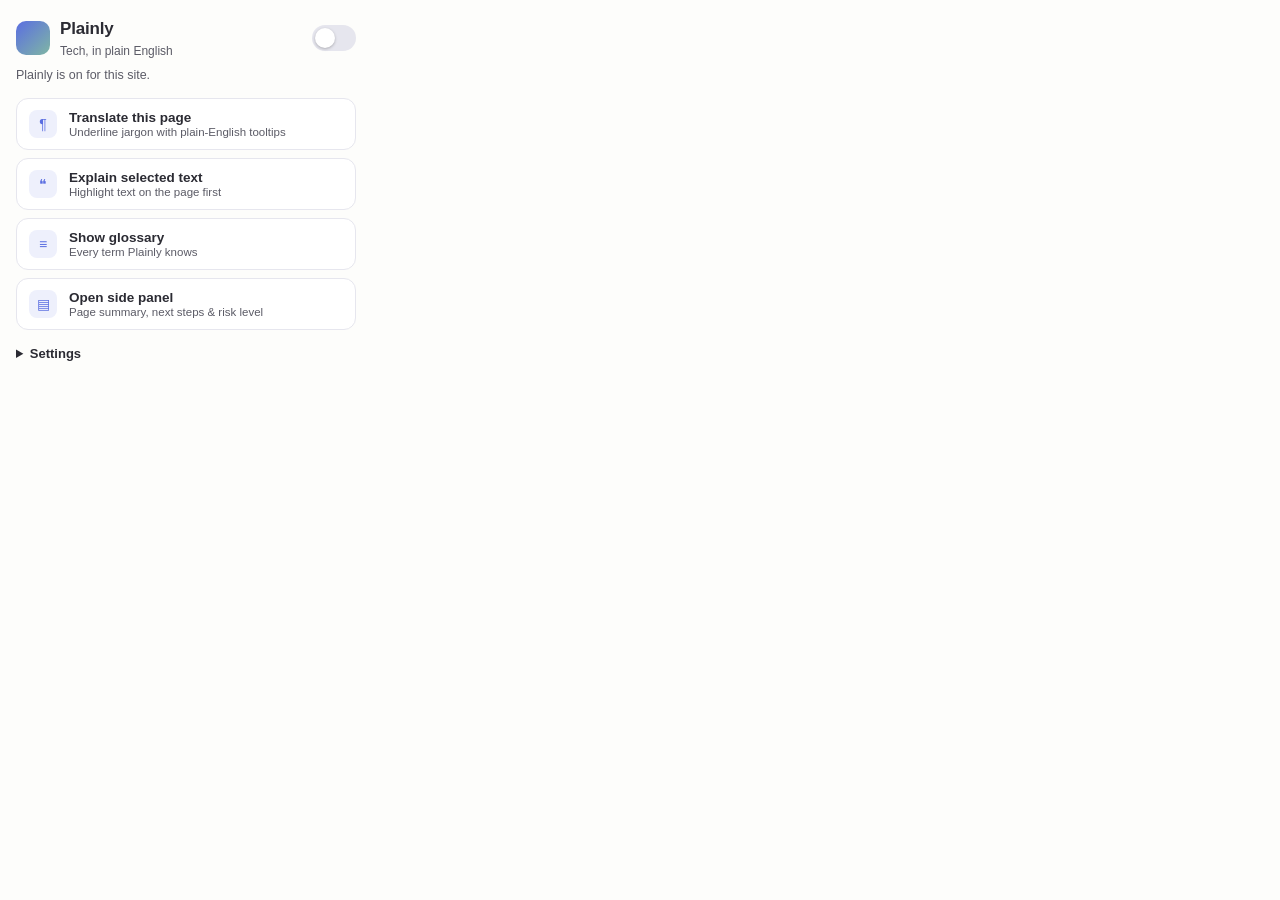
==== popup.html @ d0d44d23 "Plainly MVP: plain-English translation layer for technical websites Complete Chrome Extension (Manif" ====
<!DOCTYPE html>
<html lang="en">
<head>
  <meta charset="UTF-8" />
  <meta name="viewport" content="width=device-width, initial-scale=1.0" />
  <title>Plainly</title>
  <link rel="stylesheet" href="styles.css" />
</head>

<!-- The body class scopes popup styles inside the shared stylesheet -->
<body class="plainly-popup">

  <!-- ============ HEADER: identity + master switch ============ -->
  <header class="popup-header">
    <div class="popup-brand">
      <span class="popup-logo" aria-hidden="true"></span>
      <div>
        <h1 class="popup-title">Plainly</h1>
        <p class="popup-subtitle">Tech, in plain English</p>
      </div>
    </div>

    <!-- Master ON/OFF toggle -->
    <label class="switch" for="toggle-enabled">
      <span class="visually-hidden">Plainly on or off</span>
      <input type="checkbox" id="toggle-enabled" role="switch" />
      <span class="switch-track" aria-hidden="true"></span>
    </label>
  </header>

  <!-- Status line gives quiet feedback after actions -->
  <p id="status-line" class="popup-status" role="status">Plainly is on for this site.</p>

  <!-- ============ PRIMARY ACTIONS ============ -->
  <nav class="popup-actions" aria-label="Plainly actions">
    <button id="btn-translate-page" class="action-btn">
      <span class="action-icon" aria-hidden="true">¶</span>
      <span class="action-text">
        <span class="action-label">Translate this page</span>
        <span class="action-hint">Underline jargon with plain-English tooltips</span>
      </span>
    </button>

    <button id="btn-explain-selection" class="action-btn">
      <span class="action-icon" aria-hidden="true">❝</span>
      <span class="action-text">
        <span class="action-label">Explain selected text</span>
        <span class="action-hint">Highlight text on the page first</span>
      </span>
    </button>

    <button id="btn-glossary" class="action-btn">
      <span class="action-icon" aria-hidden="true">≡</span>
      <span class="action-text">
        <span class="action-label">Show glossary</span>
        <span class="action-hint">Every term Plainly knows</span>
      </span>
    </button>

    <button id="btn-side-panel" class="action-btn">
      <span class="action-icon" aria-hidden="true">▤</span>
      <span class="action-text">
        <span class="action-label">Open side panel</span>
        <span class="action-hint">Page summary, next steps &amp; risk level</span>
      </span>
    </button>
  </nav>

  <!-- ============ GLOSSARY (collapsible, filled by popup.js) ============ -->
  <section id="glossary-section" class="popup-section" hidden>
    <h2 class="section-heading">Glossary</h2>
    <input
      type="search"
      id="glossary-search"
      class="glossary-search"
      placeholder="Search a term…"
      aria-label="Search glossary terms"
    />
    <ul id="glossary-list" class="glossary-list"></ul>
  </section>

  <!-- ============ SETTINGS (collapsible) ============ -->
  <details class="popup-settings">
    <summary class="section-heading">Settings</summary>

    <div class="setting-row">
      <label for="mode-select" class="setting-label">Explanation style</label>
      <select id="mode-select" class="setting-select">
        <option value="beginner">Beginner — plainest possible</option>
        <option value="business">Business owner — outcomes &amp; impact</option>
        <option value="creator">Creator — publishing focus</option>
        <option value="adhd">ADHD — short, clear chunks</option>
        <option value="devlite">Developer lite — keep some terms</option>
      </select>
    </div>

    <div class="setting-row setting-row-inline">
      <label for="toggle-replace" class="setting-label">
        Replace jargon inline
        <span class="setting-hint">Rewrites terms in place instead of underlining</span>
      </label>
      <input type="checkbox" id="toggle-replace" />
    </div>

    <!-- Required privacy statement -->
    <p class="privacy-note">
      <strong>Your privacy:</strong> We only translate text you interact with.
      We do not sell browsing data. Translation happens locally in your
      browser using Plainly's built-in glossary.
    </p>
  </details>

  <script src="services/storageService.js"></script>
  <script src="services/glossaryService.js"></script>
  <script src="popup.js"></script>
</body>
</html>
---- styles.css ----
/* ======================================================================
   Plainly — styles.css
   ----------------------------------------------------------------------
   One stylesheet, three contexts:

     1. CONTENT STYLES  (.plainly-term, #plainly-tooltip)
        Injected into web pages. Every selector is prefixed with
        "plainly-" so we can never collide with host page styles.

     2. POPUP STYLES    (scoped under body.plainly-popup)

     3. SIDE PANEL      (scoped under body.plainly-panel)

   Design language: calm, minimal, soft contrast, generous spacing,
   readable for neurodivergent users. No neon, no hacker vibes.
   ====================================================================== */

/* ---------- shared design tokens ---------- */
:root {
  --plainly-ink: #2b2b33;          /* main text — soft near-black */
  --plainly-ink-soft: #5b5b66;     /* secondary text */
  --plainly-paper: #fdfdfb;        /* warm off-white background */
  --plainly-card: #ffffff;
  --plainly-accent: #5b6ee1;       /* calm periwinkle-indigo */
  --plainly-accent-soft: #eef0fc;
  --plainly-underline: #8a97e8;
  --plainly-border: #e6e6ee;
  --plainly-green: #3e8e6b;
  --plainly-green-soft: #e7f4ee;
  --plainly-amber: #a3702a;
  --plainly-amber-soft: #faf1e1;
  --plainly-red: #b3514f;
  --plainly-red-soft: #fbeceb;
  --plainly-radius: 12px;
  --plainly-shadow: 0 6px 24px rgba(43, 43, 51, 0.12);
  --plainly-font: -apple-system, BlinkMacSystemFont, "Segoe UI", Roboto,
    "Helvetica Neue", Arial, sans-serif;
}

@media (prefers-color-scheme: dark) {
  :root {
    --plainly-ink: #ececf1;
    --plainly-ink-soft: #a7a7b3;
    --plainly-paper: #1d1d24;
    --plainly-card: #26262f;
    --plainly-accent: #8a97e8;
    --plainly-accent-soft: #2c2f45;
    --plainly-underline: #6c7ade;
    --plainly-border: #3a3a46;
    --plainly-green-soft: #233830;
    --plainly-amber-soft: #3a3023;
    --plainly-red-soft: #3c2828;
    --plainly-green: #7cc4a4;
    --plainly-amber: #d9ab66;
    --plainly-red: #e09290;
    --plainly-shadow: 0 6px 24px rgba(0, 0, 0, 0.45);
  }
}

/* ======================================================================
   1. CONTENT STYLES — highlights & tooltip injected into web pages
   ====================================================================== */

/* A highlighted jargon term: gentle dotted underline, nothing flashy.
   Inherits the page's own font & size so layout never shifts. */
.plainly-term {
  cursor: help;
  text-decoration: underline dotted var(--plainly-underline) 1.5px;
  text-underline-offset: 3px;
  border-radius: 3px;
  transition: background-color 120ms ease;
}

.plainly-term:hover,
.plainly-term:focus-visible {
  background-color: var(--plainly-accent-soft);
  outline: none;
}

.plainly-term:focus-visible {
  box-shadow: 0 0 0 2px var(--plainly-accent);
}

/* Replace-mode terms read differently, so mark them subtly. */
.plainly-term-replaced {
  font-style: italic;
  text-decoration-style: dashed;
}

/* The floating tooltip — one element, repositioned per term. */
#plainly-tooltip {
  position: fixed;
  z-index: 2147483647;            /* above everything on the host page */
  max-width: 320px;
  padding: 14px 16px;
  background: var(--plainly-card);
  color: var(--plainly-ink);
  border: 1px solid var(--plainly-border);
  border-radius: var(--plainly-radius);
  box-shadow: var(--plainly-shadow);
  font-family: var(--plainly-font);
  font-size: 13.5px;
  line-height: 1.55;
  opacity: 0;
  transform: translateY(4px);
  pointer-events: none;
  transition: opacity 140ms ease, transform 140ms ease;
}

#plainly-tooltip.plainly-tooltip-visible {
  opacity: 1;
  transform: translateY(0);
  pointer-events: auto;            /* allow selecting/copying the text */
}

.plainly-tooltip-header {
  display: flex;
  align-items: center;
  gap: 8px;
  margin-bottom: 6px;
}

.plainly-tooltip-term {
  font-weight: 650;
  font-size: 14px;
  color: var(--plainly-accent);
}

.plainly-risk {
  font-size: 11px;
  padding: 2px 8px;
  border-radius: 99px;
  white-space: nowrap;
}
.plainly-risk-high   { background: var(--plainly-red-soft);   color: var(--plainly-red); }
.plainly-risk-medium { background: var(--plainly-amber-soft); color: var(--plainly-amber); }

#plainly-tooltip p { margin: 0 0 8px; }
#plainly-tooltip p:last-of-type { margin-bottom: 0; }

.plainly-tooltip-why,
.plainly-tooltip-next {
  color: var(--plainly-ink-soft);
  font-size: 12.5px;
}

.plainly-tooltip-footer {
  margin-top: 10px;
  padding-top: 8px;
  border-top: 1px solid var(--plainly-border);
  font-size: 11px;
  color: var(--plainly-ink-soft);
}

/* ======================================================================
   2. POPUP STYLES — scoped under body.plainly-popup
   ====================================================================== */

body.plainly-popup {
  width: 340px;
  margin: 0;
  padding: 16px;
  background: var(--plainly-paper);
  color: var(--plainly-ink);
  font-family: var(--plainly-font);
  font-size: 14px;
  line-height: 1.5;
}

/* Shared logo dot — a calm gradient circle. */
.popup-logo {
  display: inline-block;
  width: 34px;
  height: 34px;
  border-radius: 10px;
  background: linear-gradient(135deg, var(--plainly-accent), #7fb6a4);
  flex: none;
}

.popup-header {
  display: flex;
  align-items: center;
  justify-content: space-between;
  gap: 12px;
  margin-bottom: 4px;
}

.popup-brand { display: flex; align-items: center; gap: 10px; }

.popup-title {
  margin: 0;
  font-size: 17px;
  font-weight: 700;
  letter-spacing: -0.01em;
}

.popup-subtitle,
.panel-subtitle {
  margin: 0;
  font-size: 12px;
  color: var(--plainly-ink-soft);
}

.popup-status {
  margin: 6px 0 14px;
  font-size: 12.5px;
  color: var(--plainly-ink-soft);
  min-height: 1.4em;
}

/* ---------- the ON/OFF switch ---------- */
.switch { position: relative; display: inline-block; cursor: pointer; }
.switch input {
  position: absolute;
  opacity: 0;
  width: 100%;
  height: 100%;
  margin: 0;
  cursor: pointer;
}
.switch-track {
  display: block;
  width: 44px;
  height: 26px;
  border-radius: 99px;
  background: var(--plainly-border);
  transition: background 160ms ease;
}
.switch-track::after {
  content: "";
  position: absolute;
  top: 3px;
  left: 3px;
  width: 20px;
  height: 20px;
  border-radius: 50%;
  background: var(--plainly-card);
  box-shadow: 0 1px 3px rgba(0, 0, 0, 0.25);
  transition: transform 160ms ease;
}
.switch input:checked + .switch-track { background: var(--plainly-accent); }
.switch input:checked + .switch-track::after { transform: translateX(18px); }
.switch input:focus-visible + .switch-track {
  box-shadow: 0 0 0 2px var(--plainly-paper), 0 0 0 4px var(--plainly-accent);
}

/* ---------- primary action buttons ---------- */
.popup-actions { display: grid; gap: 8px; }

.action-btn {
  display: flex;
  align-items: center;
  gap: 12px;
  width: 100%;
  padding: 11px 12px;
  background: var(--plainly-card);
  border: 1px solid var(--plainly-border);
  border-radius: var(--plainly-radius);
  color: var(--plainly-ink);
  font-family: inherit;
  font-size: 13.5px;
  text-align: left;
  cursor: pointer;
  transition: border-color 120ms ease, background 120ms ease;
}
.action-btn:hover { border-color: var(--plainly-accent); background: var(--plainly-accent-soft); }
.action-btn:focus-visible { outline: 2px solid var(--plainly-accent); outline-offset: 2px; }

.action-icon {
  flex: none;
  width: 28px;
  height: 28px;
  display: grid;
  place-items: center;
  border-radius: 8px;
  background: var(--plainly-accent-soft);
  color: var(--plainly-accent);
  font-size: 14px;
}

.action-text { display: flex; flex-direction: column; gap: 1px; }
.action-label { font-weight: 600; }
.action-hint { font-size: 11.5px; color: var(--plainly-ink-soft); }

/* ---------- glossary browser ---------- */
.popup-section { margin-top: 14px; }

.section-heading {
  font-size: 13px;
  font-weight: 700;
  margin: 0 0 8px;
  cursor: pointer;
}

.glossary-search {
  width: 100%;
  box-sizing: border-box;
  padding: 8px 10px;
  margin-bottom: 8px;
  border: 1px solid var(--plainly-border);
  border-radius: 8px;
  background: var(--plainly-card);
  color: var(--plainly-ink);
  font-family: inherit;
  font-size: 13px;
}
.glossary-search:focus-visible { outline: 2px solid var(--plainly-accent); }

.glossary-list {
  list-style: none;
  margin: 0;
  padding: 0;
  max-height: 220px;
  overflow-y: auto;
  display: grid;
  gap: 6px;
}

.glossary-item {
  display: flex;
  flex-direction: column;
  padding: 8px 10px;
  background: var(--plainly-card);
  border: 1px solid var(--plainly-border);
  border-radius: 8px;
}
.glossary-term { font-weight: 600; font-size: 13px; text-transform: capitalize; }
.glossary-meaning { font-size: 12px; color: var(--plainly-ink-soft); }
.glossary-empty { color: var(--plainly-ink-soft); font-size: 12.5px; }

/* ---------- settings ---------- */
.popup-settings { margin-top: 14px; }
.popup-settings summary { list-style-position: inside; }

.setting-row { margin: 10px 0; display: grid; gap: 4px; }
.setting-row-inline {
  grid-template-columns: 1fr auto;
  align-items: center;
}
.setting-label { font-size: 13px; font-weight: 600; display: grid; gap: 2px; }
.setting-hint { font-size: 11.5px; font-weight: 400; color: var(--plainly-ink-soft); }

.setting-select {
  width: 100%;
  padding: 8px 10px;
  border: 1px solid var(--plainly-border);
  border-radius: 8px;
  background: var(--plainly-card);
  color: var(--plainly-ink);
  font-family: inherit;
  font-size: 13px;
}

.privacy-note {
  margin: 12px 0 0;
  padding: 10px 12px;
  background: var(--plainly-green-soft);
  color: var(--plainly-ink);
  border-radius: 8px;
  font-size: 12px;
  line-height: 1.55;
}

/* screen-reader-only helper */
.visually-hidden {
  position: absolute;
  width: 1px;
  height: 1px;
  overflow: hidden;
  clip: rect(0 0 0 0);
  white-space: nowrap;
}

/* ======================================================================
   3. SIDE PANEL STYLES — scoped under body.plainly-panel
   ====================================================================== */

body.plainly-panel {
  margin: 0;
  display: flex;
  flex-direction: column;
  min-height: 100vh;
  background: var(--plainly-paper);
  color: var(--plainly-ink);
  font-family: var(--plainly-font);
  font-size: 14px;
  line-height: 1.6;
}

.panel-header {
  display: flex;
  align-items: center;
  gap: 10px;
  padding: 16px;
  border-bottom: 1px solid var(--plainly-border);
  position: sticky;
  top: 0;
  background: var(--plainly-paper);
  z-index: 1;
}

.panel-title { margin: 0; font-size: 16px; font-weight: 700; }

.ghost-btn {
  margin-left: auto;
  padding: 6px 10px;
  background: transparent;
  border: 1px solid var(--plainly-border);
  border-radius: 8px;
  color: var(--plainly-ink-soft);
  font-family: inherit;
  font-size: 12px;
  cursor: pointer;
}
.ghost-btn:hover { border-color: var(--plainly-accent); color: var(--plainly-accent); }

.panel-main {
  flex: 1;
  overflow-y: auto;
  padding: 14px 16px 20px;
  display: grid;
  gap: 12px;
  align-content: start;
}

.panel-card {
  background: var(--plainly-card);
  border: 1px solid var(--plainly-border);
  border-radius: var(--plainly-radius);
  padding: 14px 16px;
}

.card-heading {
  font-size: 13px;
  font-weight: 700;
  margin: 0;
  cursor: pointer;
}
section.panel-card .card-heading { cursor: default; }

.card-body { margin: 10px 0 0; font-size: 13.5px; }

.count-badge {
  display: inline-block;
  margin-left: 6px;
  padding: 1px 8px;
  border-radius: 99px;
  background: var(--plainly-accent-soft);
  color: var(--plainly-accent);
  font-size: 11px;
}

.term-list { list-style: none; padding: 0; display: grid; gap: 6px; }
.term-list li { font-size: 13px; }
.term-list strong { text-transform: capitalize; }

.steps-list { padding-left: 20px; display: grid; gap: 6px; }
.steps-list li { font-size: 13.5px; }

/* risk pill colors */
.risk-pill {
  display: inline-block;
  padding: 2px 10px;
  margin-right: 8px;
  border-radius: 99px;
  font-size: 12px;
  font-weight: 600;
  text-transform: capitalize;
  background: var(--plainly-border);
}
.risk-low    { background: var(--plainly-green-soft); color: var(--plainly-green); }
.risk-medium { background: var(--plainly-amber-soft); color: var(--plainly-amber); }
.risk-high   { background: var(--plainly-red-soft);   color: var(--plainly-red); }

/* selection translation block */
.selection-quote {
  margin: 10px 0;
  padding: 8px 12px;
  border-left: 3px solid var(--plainly-accent);
  background: var(--plainly-accent-soft);
  border-radius: 0 8px 8px 0;
  font-size: 13px;
  color: var(--plainly-ink-soft);
}

.selection-result { margin: 0; }
.selection-result dt {
  font-size: 12px;
  font-weight: 700;
  text-transform: uppercase;
  letter-spacing: 0.04em;
  color: var(--plainly-accent);
  margin-top: 10px;
}
.selection-result dd { margin: 4px 0 0; font-size: 13.5px; }

.copy-btn {
  margin-top: 12px;
  padding: 9px 14px;
  background: var(--plainly-accent);
  color: #fff;
  border: none;
  border-radius: 9px;
  font-family: inherit;
  font-size: 13px;
  font-weight: 600;
  cursor: pointer;
  transition: filter 120ms ease;
}
.copy-btn:hover { filter: brightness(1.08); }
.copy-btn:focus-visible { outline: 2px solid var(--plainly-ink); outline-offset: 2px; }
.copy-btn-wide { width: 100%; }

.panel-note {
  margin: 4px 0 0;
  font-size: 12px;
  color: var(--plainly-ink-soft);
  min-height: 1.2em;
}

.panel-footer {
  padding: 12px 16px;
  border-top: 1px solid var(--plainly-border);
  font-size: 11.5px;
  color: var(--plainly-ink-soft);
  text-align: center;
}

/* gentle motion everywhere; none at all if the user prefers reduced motion */
@media (prefers-reduced-motion: reduce) {
  * { transition: none !important; animation: none !important; }
}
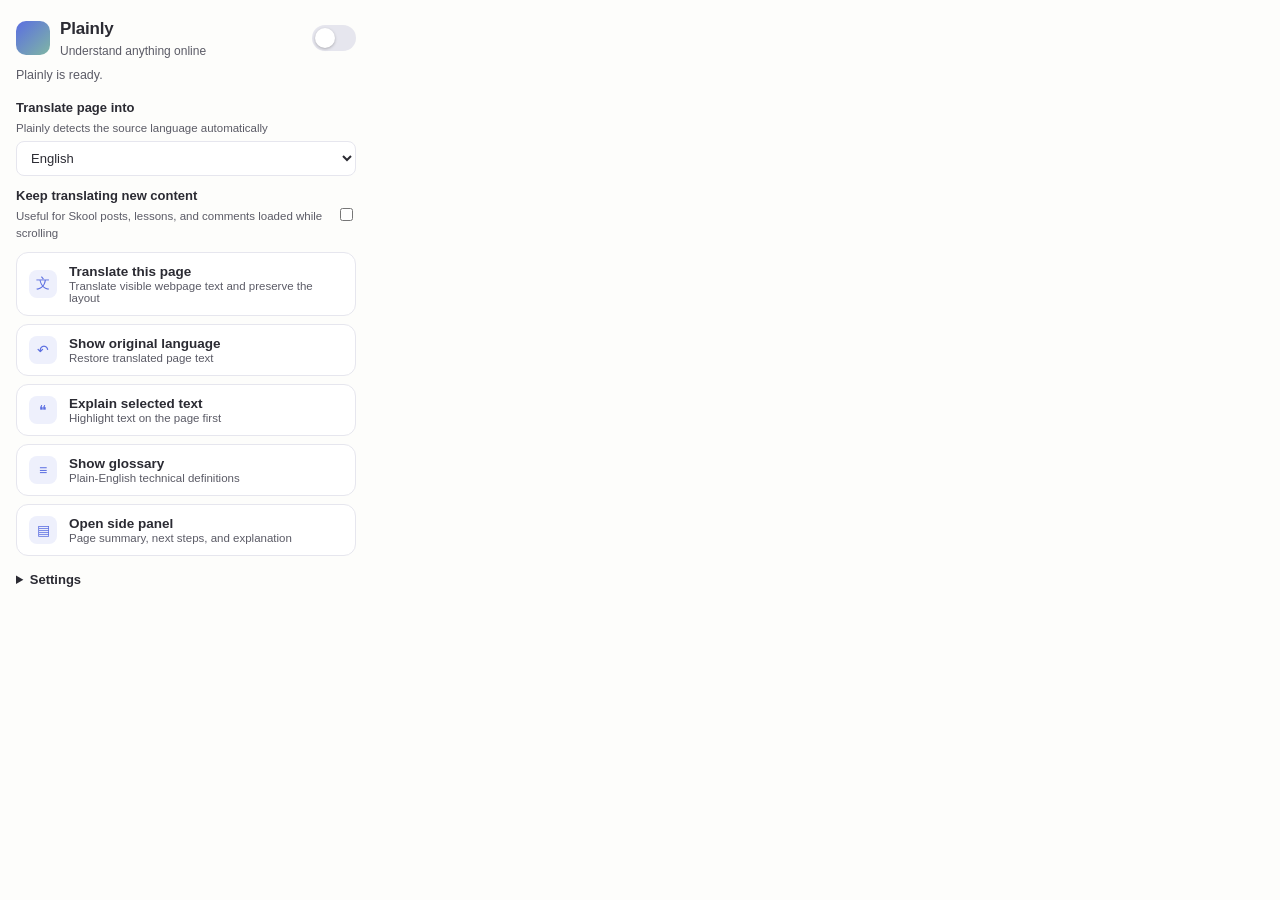
==== commit b6b879e3: "Add webpage language translation controls" ====
--- a/popup.html
+++ b/popup.html
@@ -6,21 +6,15 @@
   <title>Plainly</title>
   <link rel="stylesheet" href="styles.css" />
 </head>
-
-<!-- The body class scopes popup styles inside the shared stylesheet -->
 <body class="plainly-popup">
-
-  <!-- ============ HEADER: identity + master switch ============ -->
   <header class="popup-header">
     <div class="popup-brand">
       <span class="popup-logo" aria-hidden="true"></span>
       <div>
         <h1 class="popup-title">Plainly</h1>
-        <p class="popup-subtitle">Tech, in plain English</p>
+        <p class="popup-subtitle">Understand anything online</p>
       </div>
     </div>
-
-    <!-- Master ON/OFF toggle -->
     <label class="switch" for="toggle-enabled">
       <span class="visually-hidden">Plainly on or off</span>
       <input type="checkbox" id="toggle-enabled" role="switch" />
@@ -28,16 +22,50 @@
     </label>
   </header>
 
-  <!-- Status line gives quiet feedback after actions -->
-  <p id="status-line" class="popup-status" role="status">Plainly is on for this site.</p>
+  <p id="status-line" class="popup-status" role="status">Plainly is ready.</p>
 
-  <!-- ============ PRIMARY ACTIONS ============ -->
+  <section class="popup-section">
+    <div class="setting-row">
+      <label for="target-language" class="setting-label">
+        Translate page into
+        <span class="setting-hint">Plainly detects the source language automatically</span>
+      </label>
+      <select id="target-language" class="setting-select">
+        <option value="English">English</option>
+        <option value="Spanish">Spanish</option>
+        <option value="French">French</option>
+        <option value="German">German</option>
+        <option value="Portuguese">Portuguese</option>
+        <option value="Italian">Italian</option>
+        <option value="Japanese">Japanese</option>
+        <option value="Korean">Korean</option>
+        <option value="Chinese (Simplified)">Chinese (Simplified)</option>
+      </select>
+    </div>
+
+    <div class="setting-row setting-row-inline">
+      <label for="toggle-always-translate" class="setting-label">
+        Keep translating new content
+        <span class="setting-hint">Useful for Skool posts, lessons, and comments loaded while scrolling</span>
+      </label>
+      <input type="checkbox" id="toggle-always-translate" />
+    </div>
+  </section>
+
   <nav class="popup-actions" aria-label="Plainly actions">
     <button id="btn-translate-page" class="action-btn">
-      <span class="action-icon" aria-hidden="true">¶</span>
+      <span class="action-icon" aria-hidden="true">文</span>
       <span class="action-text">
         <span class="action-label">Translate this page</span>
-        <span class="action-hint">Underline jargon with plain-English tooltips</span>
+        <span class="action-hint">Translate visible webpage text and preserve the layout</span>
+      </span>
+    </button>
+
+    <button id="btn-restore-language" class="action-btn">
+      <span class="action-icon" aria-hidden="true">↶</span>
+      <span class="action-text">
+        <span class="action-label">Show original language</span>
+        <span class="action-hint">Restore translated page text</span>
       </span>
     </button>
 
@@ -53,7 +81,7 @@
       <span class="action-icon" aria-hidden="true">≡</span>
       <span class="action-text">
         <span class="action-label">Show glossary</span>
-        <span class="action-hint">Every term Plainly knows</span>
+        <span class="action-hint">Plain-English technical definitions</span>
       </span>
     </button>
 
@@ -61,33 +89,33 @@
       <span class="action-icon" aria-hidden="true">▤</span>
       <span class="action-text">
         <span class="action-label">Open side panel</span>
-        <span class="action-hint">Page summary, next steps &amp; risk level</span>
+        <span class="action-hint">Page summary, next steps, and explanation</span>
       </span>
     </button>
   </nav>
 
-  <!-- ============ GLOSSARY (collapsible, filled by popup.js) ============ -->
   <section id="glossary-section" class="popup-section" hidden>
     <h2 class="section-heading">Glossary</h2>
-    <input
-      type="search"
-      id="glossary-search"
-      class="glossary-search"
-      placeholder="Search a term…"
-      aria-label="Search glossary terms"
-    />
+    <input type="search" id="glossary-search" class="glossary-search" placeholder="Search a term…" aria-label="Search glossary terms" />
     <ul id="glossary-list" class="glossary-list"></ul>
   </section>
 
-  <!-- ============ SETTINGS (collapsible) ============ -->
   <details class="popup-settings">
     <summary class="section-heading">Settings</summary>
+
+    <div class="setting-row">
+      <label for="domain-select" class="setting-label">
+        Knowledge domain
+        <span class="setting-hint">Used when simplifying jargon</span>
+      </label>
+      <select id="domain-select" class="setting-select"></select>
+    </div>
 
     <div class="setting-row">
       <label for="mode-select" class="setting-label">Explanation style</label>
       <select id="mode-select" class="setting-select">
         <option value="beginner">Beginner — plainest possible</option>
-        <option value="business">Business owner — outcomes &amp; impact</option>
+        <option value="business">Business owner — outcomes and impact</option>
         <option value="creator">Creator — publishing focus</option>
         <option value="adhd">ADHD — short, clear chunks</option>
         <option value="devlite">Developer lite — keep some terms</option>
@@ -97,21 +125,52 @@
     <div class="setting-row setting-row-inline">
       <label for="toggle-replace" class="setting-label">
         Replace jargon inline
-        <span class="setting-hint">Rewrites terms in place instead of underlining</span>
+        <span class="setting-hint">Rewrites technical terms in place</span>
       </label>
       <input type="checkbox" id="toggle-replace" />
     </div>
 
-    <!-- Required privacy statement -->
+    <div class="setting-row">
+      <label for="ai-provider" class="setting-label">
+        Translation and AI provider
+        <span class="setting-hint">Required for full-page language translation</span>
+      </label>
+      <select id="ai-provider" class="setting-select">
+        <option value="none">Not connected</option>
+        <option value="claude">Claude (Anthropic)</option>
+        <option value="openai">OpenAI</option>
+        <option value="gemini">Gemini (Google)</option>
+        <option value="local">Local model (Ollama)</option>
+      </select>
+    </div>
+
+    <div class="setting-row" id="ai-key-row" hidden>
+      <label for="ai-key" class="setting-label">API key</label>
+      <input type="password" id="ai-key" class="glossary-search" placeholder="Paste your API key" autocomplete="off" />
+    </div>
+
+    <div class="setting-row" id="ai-model-row" hidden>
+      <label for="ai-model" class="setting-label">
+        Model
+        <span class="setting-hint" id="ai-model-hint"></span>
+      </label>
+      <input type="text" id="ai-model" class="glossary-search" autocomplete="off" />
+    </div>
+
+    <div class="setting-row" id="ai-save-row" hidden>
+      <button id="btn-ai-save" class="copy-btn copy-btn-wide">Save and test connection</button>
+      <p id="ai-status" class="popup-status" role="status"></p>
+      <p class="setting-hint">The key is stored on this device. Webpage text is sent to the selected provider only when translation or AI assistance is used.</p>
+    </div>
+
     <p class="privacy-note">
-      <strong>Your privacy:</strong> We only translate text you interact with.
-      We do not sell browsing data. Translation happens locally in your
-      browser using Plainly's built-in glossary.
+      <strong>Your privacy:</strong> Plainly skips forms, passwords, editable fields, and code blocks. Full-page language translation sends eligible visible text to the provider you connect.
     </p>
   </details>
 
   <script src="services/storageService.js"></script>
   <script src="services/glossaryService.js"></script>
+  <script src="services/translator.js"></script>
   <script src="popup.js"></script>
 </body>
-</html>
+</html>
--- a/styles.css
+++ b/styles.css
@@ -454,6 +454,15 @@
 .term-list li { font-size: 13px; }
 .term-list strong { text-transform: capitalize; }
 
+/* fuller definition under each detected term in the side panel */
+.jargon-entry { padding-bottom: 2px; }
+.jargon-detail {
+  margin: 3px 0 0;
+  font-size: 12px;
+  color: var(--plainly-ink-soft);
+  line-height: 1.5;
+}
+
 .steps-list { padding-left: 20px; display: grid; gap: 6px; }
 .steps-list li { font-size: 13.5px; }
 
@@ -511,6 +520,9 @@
 .copy-btn:focus-visible { outline: 2px solid var(--plainly-ink); outline-offset: 2px; }
 .copy-btn-wide { width: 100%; }
 
+/* AI briefing text keeps the model's paragraph breaks */
+.ai-briefing { white-space: pre-wrap; }
+
 .panel-note {
   margin: 4px 0 0;
   font-size: 12px;
